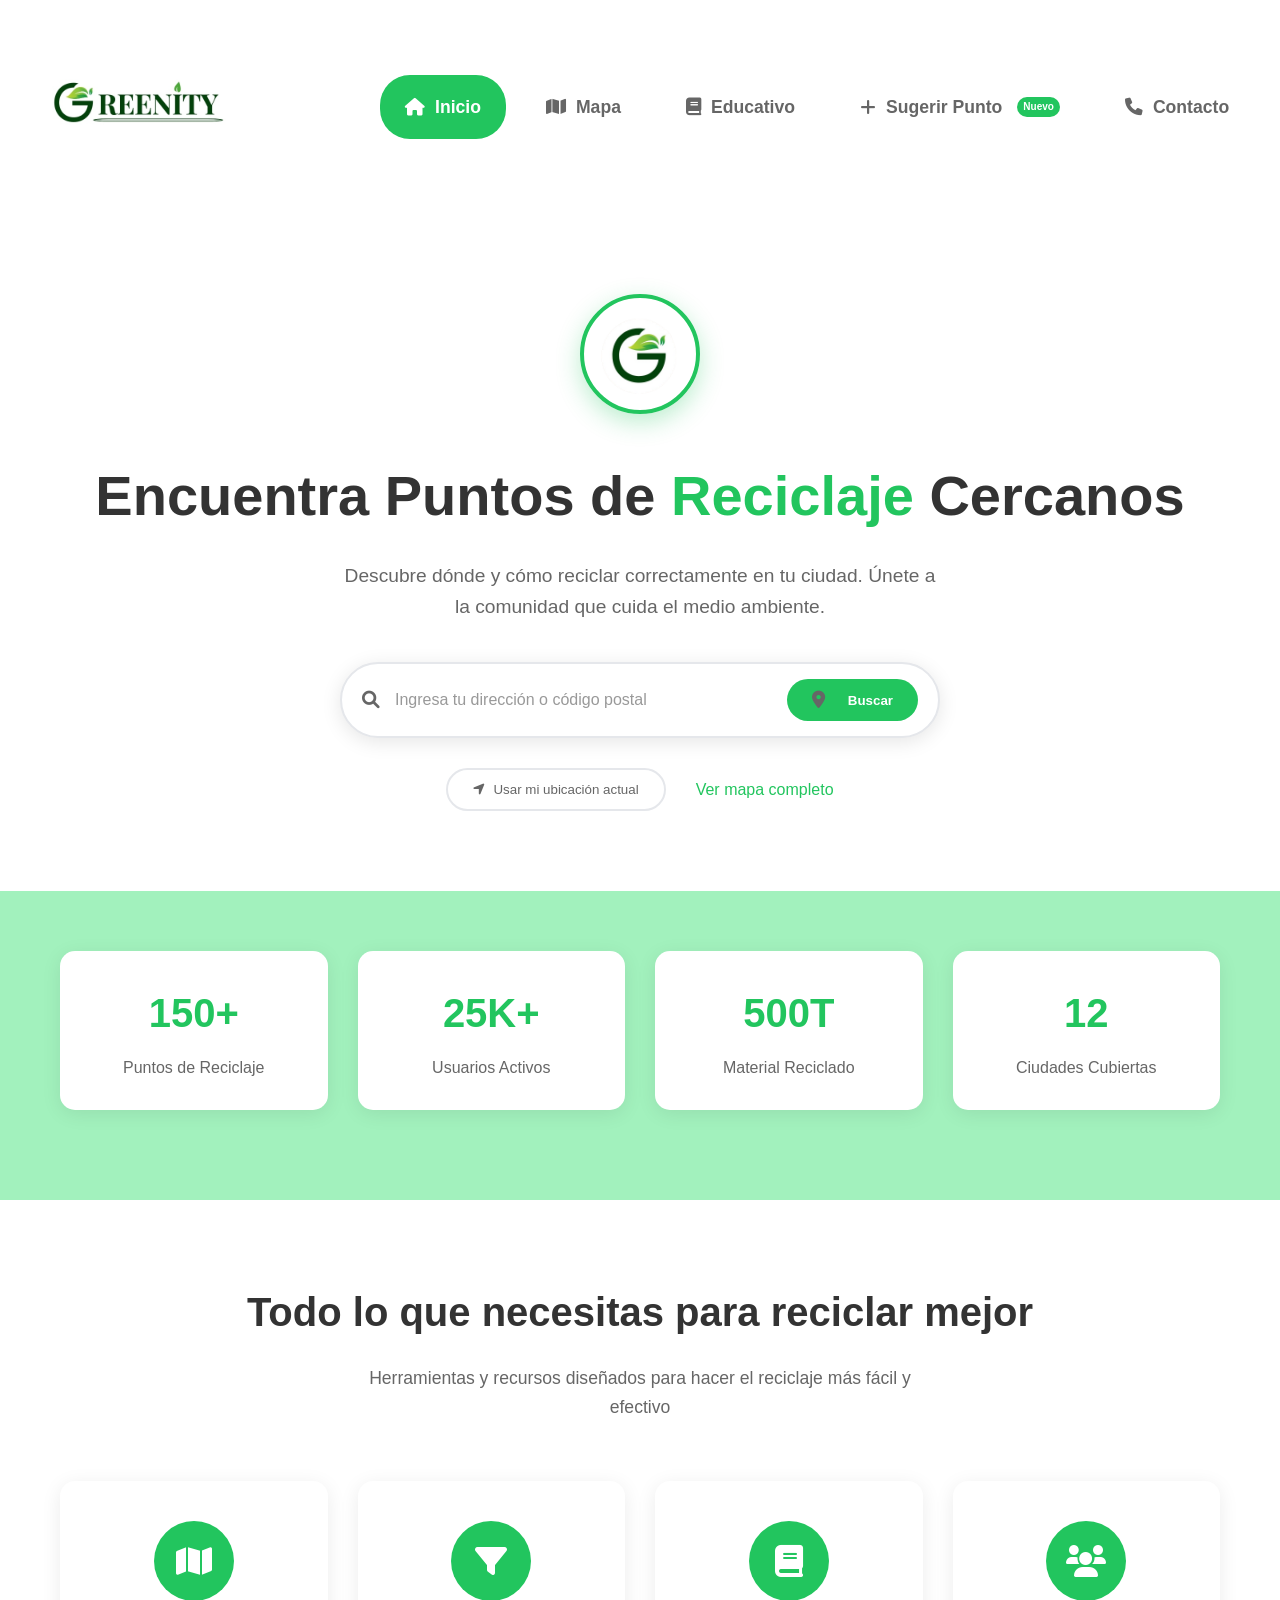
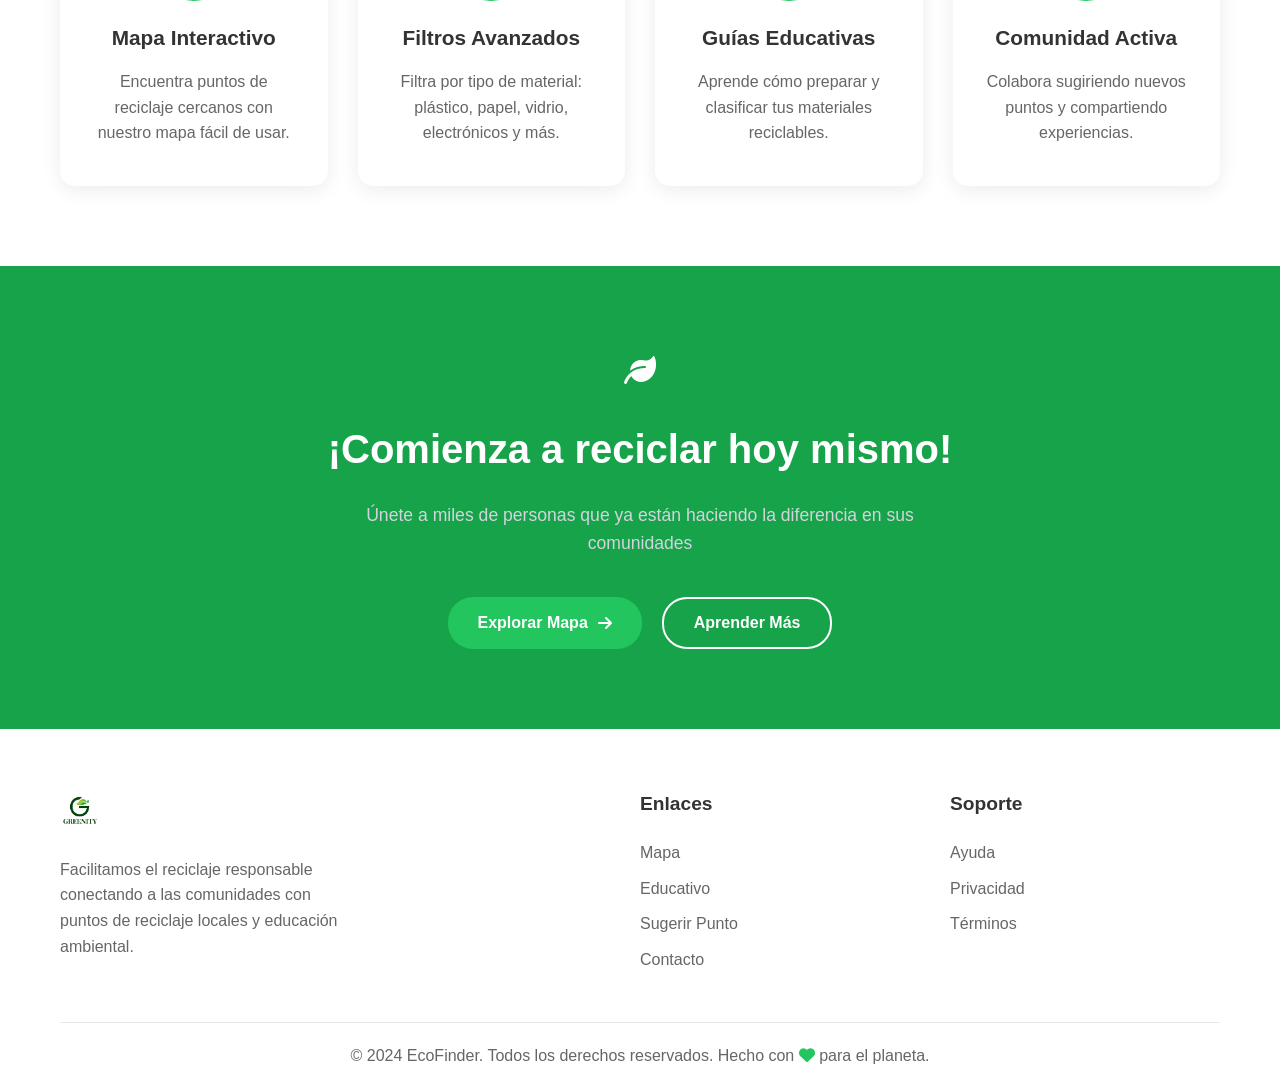
==== index.html @ 78173be4 "Primer commit del proyecto Greenity" ====
<!DOCTYPE html>
<html lang="es">

<head>
    <meta charset="UTF-8">
    <meta name="viewport" content="width=device-width, initial-scale=1.0">
    <title>Grennity - Encuentra Puntos de Reciclaje</title>
    <link rel="icon" type="image/png" href="/Img/LogoGnormal.png">
    <link rel="stylesheet" href="Styles/index.css">
    <link href="https://cdnjs.cloudflare.com/ajax/libs/font-awesome/6.0.0/css/all.min.css" rel="stylesheet">
</head>

<body>
    <!-- Header -->
    <header class="header">
        <div class="container">
            <div class="logo">
                <img src="Img/LogoNavBar.jpg" alt="Grennity Logo">
            </div>
            <nav class="nav">
                <a href="/index.html" class="nav-item active">
                    <i class="fas fa-home"></i>
                    Inicio
                </a>
                <a href="/pages/Mapa.html" class="nav-item">
                    <i class="fas fa-map"></i>
                    Mapa
                </a>
                <a href="/pages/Educativo.html" class="nav-item">
                    <i class="fas fa-book"></i>
                    Educativo
                </a>
                <a href="/pages/SugerirPunto.html" class="nav-item">
                    <i class="fas fa-plus"></i>
                    Sugerir Punto
                    <span class="new-badge">Nuevo</span>
                </a>
                <a href="/pages/Contacto.html" class="nav-item">
                    <i class="fas fa-phone"></i>
                    Contacto
                </a>
                <a href="/pages/Configuracion.html" class="nav-item">
                    <i class="fas fa-cog"></i>
                    Configuración
                </a>
                <button class="login-btn">
                    <i class="fas fa-user"></i>
                    Iniciar Sesión
                </button>
            </nav>
        </div>
    </header>

    <!-- Hero Section -->
    <section class="hero">
        <div class="container">
            <div class="hero-content">

                <div class="LogoPrincipal">
                    <img src="/Img/LogoGnormal.png" alt="Grennity Logo">
                </div>

                <h1 class="hero-title">
                    Encuentra Puntos de <span class="highlight">Reciclaje</span> Cercanos
                </h1>
                <p class="hero-subtitle">
                    Descubre dónde y cómo reciclar correctamente en tu ciudad. Únete a la comunidad que cuida el medio
                    ambiente.
                </p>
                <div class="search-container">
                    <div class="search-bar">
                        <i class="fas fa-search"></i>
                        <input type="text" placeholder="Ingresa tu dirección o código postal">
                        <button class="search-btn">
                            <i class="fas fa-map-marker-alt"></i>
                            Buscar
                        </button>
                    </div>
                </div>
                <div class="hero-actions">
                    <button class="location-btn">
                        <i class="fas fa-location-arrow"></i>
                        Usar mi ubicación actual
                    </button>
                    <a href="/pages/Mapa.html" class="map-link">Ver mapa completo</a>
                </div>
            </div>

        </div>
    </section>

    <!-- Statistics Section -->
    <section class="stats">
        <div class="container">
            <div class="stats-grid">
                <div class="stat-card">
                    <div class="stat-number">150+</div>
                    <div class="stat-label">Puntos de Reciclaje</div>
                </div>
                <div class="stat-card">
                    <div class="stat-number">25K+</div>
                    <div class="stat-label">Usuarios Activos</div>
                </div>
                <div class="stat-card">
                    <div class="stat-number">500T</div>
                    <div class="stat-label">Material Reciclado</div>
                </div>
                <div class="stat-card">
                    <div class="stat-number">12</div>
                    <div class="stat-label">Ciudades Cubiertas</div>
                </div>
            </div>
            
        </div>
    </section>

    <!-- Features Section -->
    <section class="features">
        <div class="container">
            <h2 class="features-title">Todo lo que necesitas para reciclar mejor</h2>
            <p class="features-subtitle">Herramientas y recursos diseñados para hacer el reciclaje más fácil y efectivo
            </p>
            <div class="features-grid">
                <div class="feature-card">
                    <div class="feature-icon">
                        <i class="fas fa-map"></i>
                    </div>
                    <h3 class="feature-title">Mapa Interactivo</h3>
                    <p class="feature-description">Encuentra puntos de reciclaje cercanos con nuestro mapa fácil de
                        usar.</p>
                </div>
                <div class="feature-card">
                    <div class="feature-icon">
                        <i class="fas fa-filter"></i>
                    </div>
                    <h3 class="feature-title">Filtros Avanzados</h3>
                    <p class="feature-description">Filtra por tipo de material: plástico, papel, vidrio, electrónicos y
                        más.</p>
                </div>
                <div class="feature-card">
                    <div class="feature-icon">
                        <i class="fas fa-book"></i>
                    </div>
                    <h3 class="feature-title">Guías Educativas</h3>
                    <p class="feature-description">Aprende cómo preparar y clasificar tus materiales reciclables.</p>
                </div>
                <div class="feature-card">
                    <div class="feature-icon">
                        <i class="fas fa-users"></i>
                    </div>
                    <h3 class="feature-title">Comunidad Activa</h3>
                    <p class="feature-description">Colabora sugiriendo nuevos puntos y compartiendo experiencias.</p>
                </div>
            </div>
        </div>
    </section>

    <!-- Call to Action Section -->
    <section class="cta">
        <div class="container">
            <div class="cta-icon">
                <i class="fas fa-leaf"></i>
            </div>
            <h2 class="cta-title">¡Comienza a reciclar hoy mismo!</h2>
            <p class="cta-subtitle">Únete a miles de personas que ya están haciendo la diferencia en sus comunidades</p>
            <div class="cta-buttons">
                <button class="cta-btn primary">
                    Explorar Mapa
                    <i class="fas fa-arrow-right"></i>
                </button>
                <button class="cta-btn secondary">Aprender Más</button>
            </div>
        </div>
    </section>

    <!-- Footer -->
    <footer class="footer">
        <div class="container">
            <div class="footer-content">
                <div class="footer-section">
                    <div class="footer-logo">
                        <img src="Img/LogoCompleto.jpg" alt="Grennity Logo">
                    </div>
                    <p class="footer-description">
                        Facilitamos el reciclaje responsable conectando a las comunidades con puntos de reciclaje
                        locales y educación ambiental.
                    </p>
                </div>
                <div class="footer-section">
                    <h3 class="footer-title">Enlaces</h3>
                    <ul class="footer-links">
                        <li><a href="/pages/Mapa.html">Mapa</a></li>
                        <li><a href="/pages/Educativo.html">Educativo</a></li>
                        <li><a href="/pages/SugerirPunto.html">Sugerir Punto</a></li>
                        <li><a href="/pages/Contacto.html">Contacto</a></li>
                    </ul>
                </div>
                <div class="footer-section">
                    <h3 class="footer-title">Soporte</h3>
                    <ul class="footer-links">
                        <li><a href="/pages/Ayuda.html">Ayuda</a></li>
                        <li><a href="/pages/Privacidad.html">Privacidad</a></li>
                        <li><a href="/pages/Terminos.html">Términos</a></li>
                    </ul>
                </div>
            </div>
            <div class="footer-bottom">
                <p>© 2024 EcoFinder. Todos los derechos reservados. Hecho con <i class="fas fa-heart"></i> para el
                    planeta.</p>
            </div>
        </div>
    </footer>

    <script type="text/javascript">
        (function(d, t) {
            var v = d.createElement(t), s = d.getElementsByTagName(t)[0];
            v.onload = function() {
              window.voiceflow.chat.load({
                verify: { projectID: '68ce0e495682320b1b0f1dfe' },
                url: 'https://general-runtime.voiceflow.com',
                versionID: 'production',
                voice: {
                  url: "https://runtime-api.voiceflow.com"
                }
              });
            }
            v.src = "https://cdn.voiceflow.com/widget-next/bundle.mjs"; 
            v.type = "text/javascript"; 
            s.parentNode.insertBefore(v, s);
        })(document, 'script');
      </script>
      

    <script src="/Logic/index.js"></script>
</body>

</html>
---- Styles/index.css ----
/* Reset and Base Styles */
* {
    margin: 0;
    padding: 0;
    box-sizing: border-box;
}

body {
    font-family: 'Segoe UI', Tahoma, Geneva, Verdana, sans-serif;
    line-height: 1.6;
    color: #333;
    background-color: #fff;
}

.container {
    max-width: 1200px;
    margin: 0 auto;
    padding: 0 20px;
}

/* Header Styles */
.header {
    background-color: #fff;
    padding: 3px 0;
    box-shadow: 0 2px 10px rgba(0,0,0,0.1);
}

.header .container {
    display: flex;
    justify-content: space-between;
    align-items: center;
    padding: 0 40px;
    max-width: 1800px;
    margin: 0 auto;
}

.logo {
    flex-shrink: 0;
    margin-right: 80px;
}

.logo img {
    height: 200px;
    width: auto;
}

.nav {
    display: flex;
    gap: 15px;
    align-items: center;
    flex: 1;
    justify-content: center;
    margin: 0 60px;
}

.nav-item {
    display: flex;
    align-items: center;
    gap: 10px;
    text-decoration: none;
    color: #666;
    font-weight: 600;
    padding: 18px 25px;
    border-radius: 30px;
    transition: all 0.3s ease;
    position: relative;
    font-size: 1.1rem;
    white-space: nowrap;
    min-width: fit-content;
}

.nav-item.active {
    background-color: #22c55e;
    color: white;
}

.nav-item:hover {
    color: #22c55e;
    background-color: rgba(34, 197, 94, 0.1);
    transform: translateY(-2px);
    box-shadow: 0 4px 12px rgba(34, 197, 94, 0.2);
}

.nav-item.active:hover {
    color: white;
    background-color: #16a34a;
    transform: translateY(-2px);
    box-shadow: 0 4px 12px rgba(34, 197, 94, 0.3);
}

.new-badge {
    background-color: #22c55e;
    color: white;
    font-size: 10px;
    padding: 2px 6px;
    border-radius: 10px;
    margin-left: 5px;
}

/* Botón de Iniciar Sesión */
.login-btn {
    background: linear-gradient(135deg, #22c55e, #16a34a);
    color: white;
    border: none;
    padding: 18px 30px;
    border-radius: 30px;
    font-weight: 600;
    font-size: 1.1rem;
    cursor: pointer;
    display: flex;
    align-items: center;
    gap: 10px;
    transition: all 0.4s cubic-bezier(0.175, 0.885, 0.32, 1.275);
    position: relative;
    overflow: hidden;
    box-shadow: 0 4px 15px rgba(34, 197, 94, 0.3);
    margin-left: 40px;
    white-space: nowrap;
    flex-shrink: 0;
}

.login-btn::before {
    content: '';
    position: absolute;
    top: 0;
    left: -100%;
    width: 100%;
    height: 100%;
    background: linear-gradient(90deg, transparent, rgba(255, 255, 255, 0.2), transparent);
    transition: left 0.5s;
}

.login-btn:hover {
    transform: translateY(-3px) scale(1.05);
    box-shadow: 0 8px 25px rgba(34, 197, 94, 0.4);
    background: linear-gradient(135deg, #16a34a, #15803d);
}

.login-btn:hover::before {
    left: 100%;
}

.login-btn:active {
    transform: translateY(-1px) scale(1.02);
}

.login-btn i {
    transition: transform 0.3s ease;
}

.login-btn:hover i {
    transform: rotate(360deg);
}

/* Hero Section */
.hero {
    background-color: #fff;
    padding: 80px 0;
    position: relative;
    overflow: hidden;
}

.hero-content {
    text-align: center;
    position: relative;
    z-index: 2;
}

.LogoPrincipal {
    margin-bottom: 30px;
}

.LogoPrincipal img {
    width: 120px;
    height: 120px;
    border-radius: 50%;
    object-fit: cover;
    border: 4px solid #22c55e;
    box-shadow: 0 8px 25px rgba(34, 197, 94, 0.3);
    transition: transform 0.3s ease, box-shadow 0.3s ease;
}

.LogoPrincipal img:hover {
    transform: scale(1.05);
    box-shadow: 0 12px 35px rgba(34, 197, 94, 0.4);
}

.hero-title {
    font-size: 3.5rem;
    font-weight: 700;
    margin-bottom: 20px;
    color: #333;
}

.highlight {
    color: #22c55e;
}

.hero-subtitle {
    font-size: 1.2rem;
    color: #666;
    margin-bottom: 40px;
    max-width: 600px;
    margin-left: auto;
    margin-right: auto;
}

.search-container {
    margin-bottom: 30px;
}

.search-bar {
    display: flex;
    align-items: center;
    background: white;
    border: 2px solid #e5e7eb;
    border-radius: 50px;
    padding: 15px 20px;
    max-width: 600px;
    margin: 0 auto;
    box-shadow: 0 4px 20px rgba(0,0,0,0.1);
}

.search-bar i {
    color: #666;
    margin-right: 15px;
    font-size: 1.1rem;
}

.search-bar input {
    flex: 1;
    border: none;
    outline: none;
    font-size: 1rem;
    color: #333;
}

.search-bar input::placeholder {
    color: #999;
}

.search-btn {
    background-color: #22c55e;
    color: white;
    border: none;
    padding: 12px 25px;
    border-radius: 25px;
    font-weight: 600;
    cursor: pointer;
    display: flex;
    align-items: center;
    gap: 8px;
    transition: background-color 0.3s ease;
}

.search-btn:hover {
    background-color: #16a34a;
}

.hero-actions {
    display: flex;
    justify-content: center;
    align-items: center;
    gap: 30px;
}

.location-btn {
    background: white;
    border: 2px solid #e5e7eb;
    color: #666;
    padding: 12px 25px;
    border-radius: 25px;
    cursor: pointer;
    display: flex;
    align-items: center;
    gap: 8px;
    font-weight: 500;
    transition: all 0.3s ease;
}

.location-btn:hover {
    border-color: #22c55e;
    color: #22c55e;
}

.map-link {
    color: #22c55e;
    text-decoration: none;
    font-weight: 500;
}

.map-link:hover {
    text-decoration: underline;
}

.hero-bg {
    position: absolute;
    top: 50%;
    right: -150px;
    transform: translateY(-50%);
    opacity: 0.05;
    z-index: 1;
}

.bg-logo {
    width: 400px;
    height: auto;
}

/* Statistics Section */
.stats {
    background-color: #a2f1bd;
    padding: 60px 0;
    position: relative;
}

.stats-grid {
    display: grid;
    grid-template-columns: repeat(4, 1fr);
    gap: 30px;
    margin-bottom: 30px;
}

.stat-card {
    background: white;
    padding: 30px 20px;
    border-radius: 15px;
    text-align: center;
    box-shadow: 0 4px 20px rgba(0,0,0,0.08);
    transition: transform 0.3s ease;
}

.stat-card:hover {
    transform: translateY(-5px);
}

.stat-number {
    font-size: 2.5rem;
    font-weight: 700;
    color: #22c55e;
    margin-bottom: 10px;
}

.stat-label {
    color: #666;
    font-size: 1rem;
    font-weight: 500;
}

.stats-icon {
    position: absolute;
    right: 50px;
    top: 50%;
    transform: translateY(-50%);
    color: #22c55e;
    font-size: 2rem;
    animation: float 3s ease-in-out infinite;
}

@keyframes float {
    0%, 100% { transform: translateY(-50%) translateY(0px); }
    50% { transform: translateY(-50%) translateY(-10px); }
}

/* Features Section */
.features {
    background-color: #fff;
    padding: 80px 0;
}

.features-title {
    text-align: center;
    font-size: 2.5rem;
    font-weight: 700;
    color: #333;
    margin-bottom: 20px;
}

.features-subtitle {
    text-align: center;
    color: #666;
    font-size: 1.1rem;
    margin-bottom: 60px;
    max-width: 600px;
    margin-left: auto;
    margin-right: auto;
}

.features-grid {
    display: grid;
    grid-template-columns: repeat(4, 1fr);
    gap: 30px;
}

.feature-card {
    background: white;
    padding: 40px 30px;
    border-radius: 15px;
    text-align: center;
    box-shadow: 0 4px 20px rgba(0,0,0,0.08);
    transition: transform 0.3s ease;
}

.feature-card:hover {
    transform: translateY(-5px);
}

.feature-icon {
    width: 80px;
    height: 80px;
    background-color: #22c55e;
    border-radius: 50%;
    display: flex;
    align-items: center;
    justify-content: center;
    margin: 0 auto 20px;
    color: white;
    font-size: 2rem;
}

.feature-title {
    font-size: 1.3rem;
    font-weight: 600;
    color: #333;
    margin-bottom: 15px;
}

.feature-description {
    color: #666;
    line-height: 1.6;
}

/* Call to Action Section */
.cta {
    background-color: #16a34a;
    padding: 80px 0;
    text-align: center;
    position: relative;
}

.cta-icon {
    color: white;
    font-size: 2rem;
    margin-bottom: 20px;
}

.cta-title {
    font-size: 2.5rem;
    font-weight: 700;
    color: white;
    margin-bottom: 20px;
}

.cta-subtitle {
    color: #d1d5db;
    font-size: 1.1rem;
    margin-bottom: 40px;
    max-width: 600px;
    margin-left: auto;
    margin-right: auto;
}

.cta-buttons {
    display: flex;
    justify-content: center;
    gap: 20px;
}

.cta-btn {
    padding: 15px 30px;
    border-radius: 25px;
    font-weight: 600;
    font-size: 1rem;
    cursor: pointer;
    transition: all 0.3s ease;
    display: flex;
    align-items: center;
    gap: 10px;
}

.cta-btn.primary {
    background-color: #22c55e;
    color: white;
    border: none;
}

.cta-btn.primary:hover {
    background-color: #16a34a;
}

.cta-btn.secondary {
    background-color: transparent;
    color: white;
    border: 2px solid white;
}

.cta-btn.secondary:hover {
    background-color: white;
    color: #16a34a;
}

/* Footer */
.footer {
    background-color: #fff;
    padding: 60px 0 20px;
}

.footer-content {
    display: grid;
    grid-template-columns: 2fr 1fr 1fr;
    gap: 40px;
    margin-bottom: 40px;
}

.footer-logo img {
    height: 40px;
    width: auto;
    margin-bottom: 20px;
}

.footer-description {
    color: #666;
    line-height: 1.6;
    max-width: 300px;
}

.footer-title {
    font-size: 1.2rem;
    font-weight: 600;
    color: #333;
    margin-bottom: 20px;
}

.footer-links {
    list-style: none;
}

.footer-links li {
    margin-bottom: 10px;
}

.footer-links a {
    color: #666;
    text-decoration: none;
    transition: color 0.3s ease;
}

.footer-links a:hover {
    color: #22c55e;
}

.footer-bottom {
    text-align: center;
    padding-top: 20px;
    border-top: 1px solid #e5e7eb;
    color: #666;
}

.footer-bottom i {
    color: #22c55e;
}

/* Responsive Design */
@media (max-width: 1200px) {
    .header .container {
        padding: 0 30px;
    }
    
    .nav {
        gap: 10px;
        margin: 0 40px;
    }
    
    .nav-item {
        padding: 15px 20px;
        font-size: 1rem;
    }
    
    .login-btn {
        padding: 15px 25px;
        margin-left: 30px;
    }
}

@media (max-width: 768px) {
    .header .container {
        flex-direction: column;
        padding: 0 20px;
        gap: 20px;
    }
    
    .logo {
        margin-right: 0;
        margin-bottom: 10px;
    }
    
    .logo img {
        height: 120px;
    }
    
    .nav {
        flex-direction: column;
        gap: 15px;
        margin: 0;
        width: 100%;
    }
    
    .nav-item {
        width: 100%;
        justify-content: center;
        padding: 15px 20px;
    }
    
    .login-btn {
        margin-left: 0;
        width: 100%;
        justify-content: center;
    }
    
    .hero-title {
        font-size: 2.5rem;
    }
    
    .stats-grid,
    .features-grid {
        grid-template-columns: repeat(2, 1fr);
    }
    
    .footer-content {
        grid-template-columns: 1fr;
        text-align: center;
    }
    
    .cta-buttons {
        flex-direction: column;
        align-items: center;
    }
    
    .hero-actions {
        flex-direction: column;
        gap: 15px;
    }
}

@media (max-width: 480px) {
    .stats-grid,
    .features-grid {
        grid-template-columns: 1fr;
    }
    
    .hero-title {
        font-size: 2rem;
    }
    
    .search-bar {
        flex-direction: column;
        gap: 15px;
    }
    
    .search-btn {
        width: 100%;
        justify-content: center;
    }
}
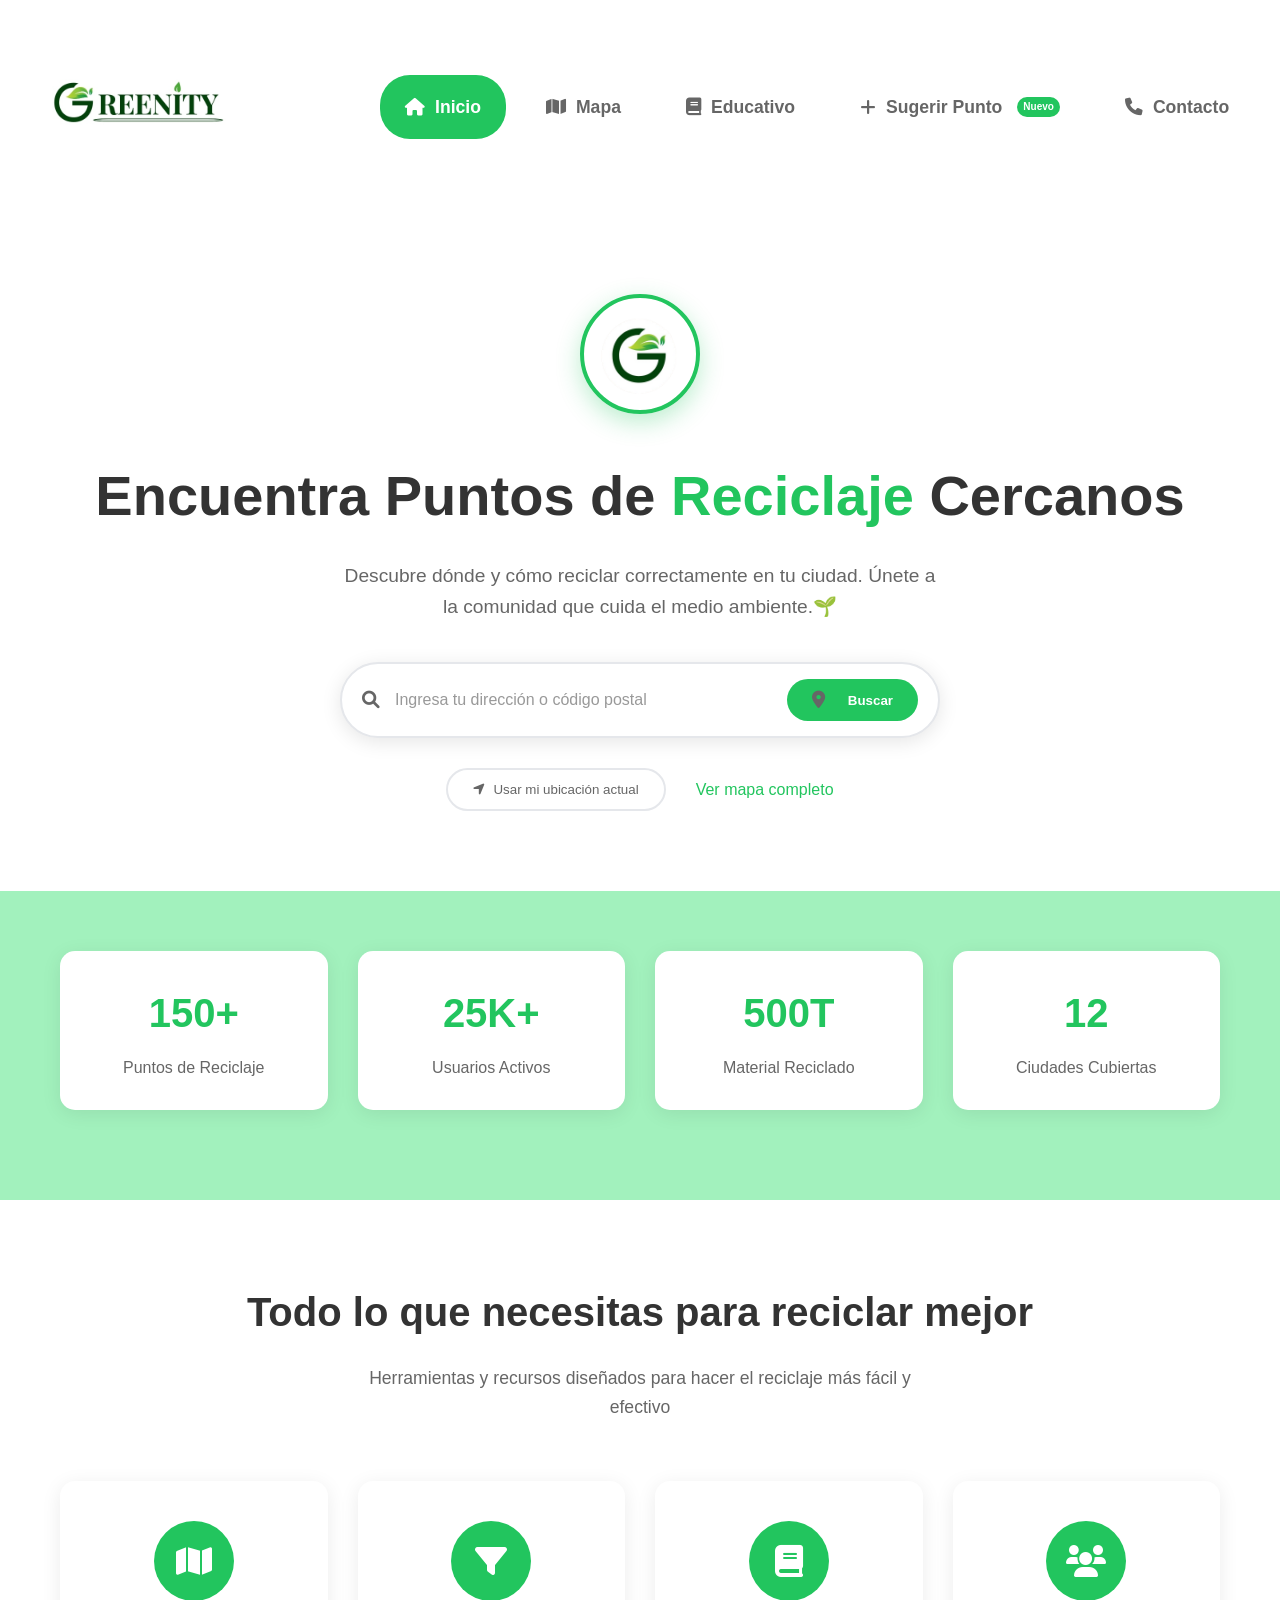
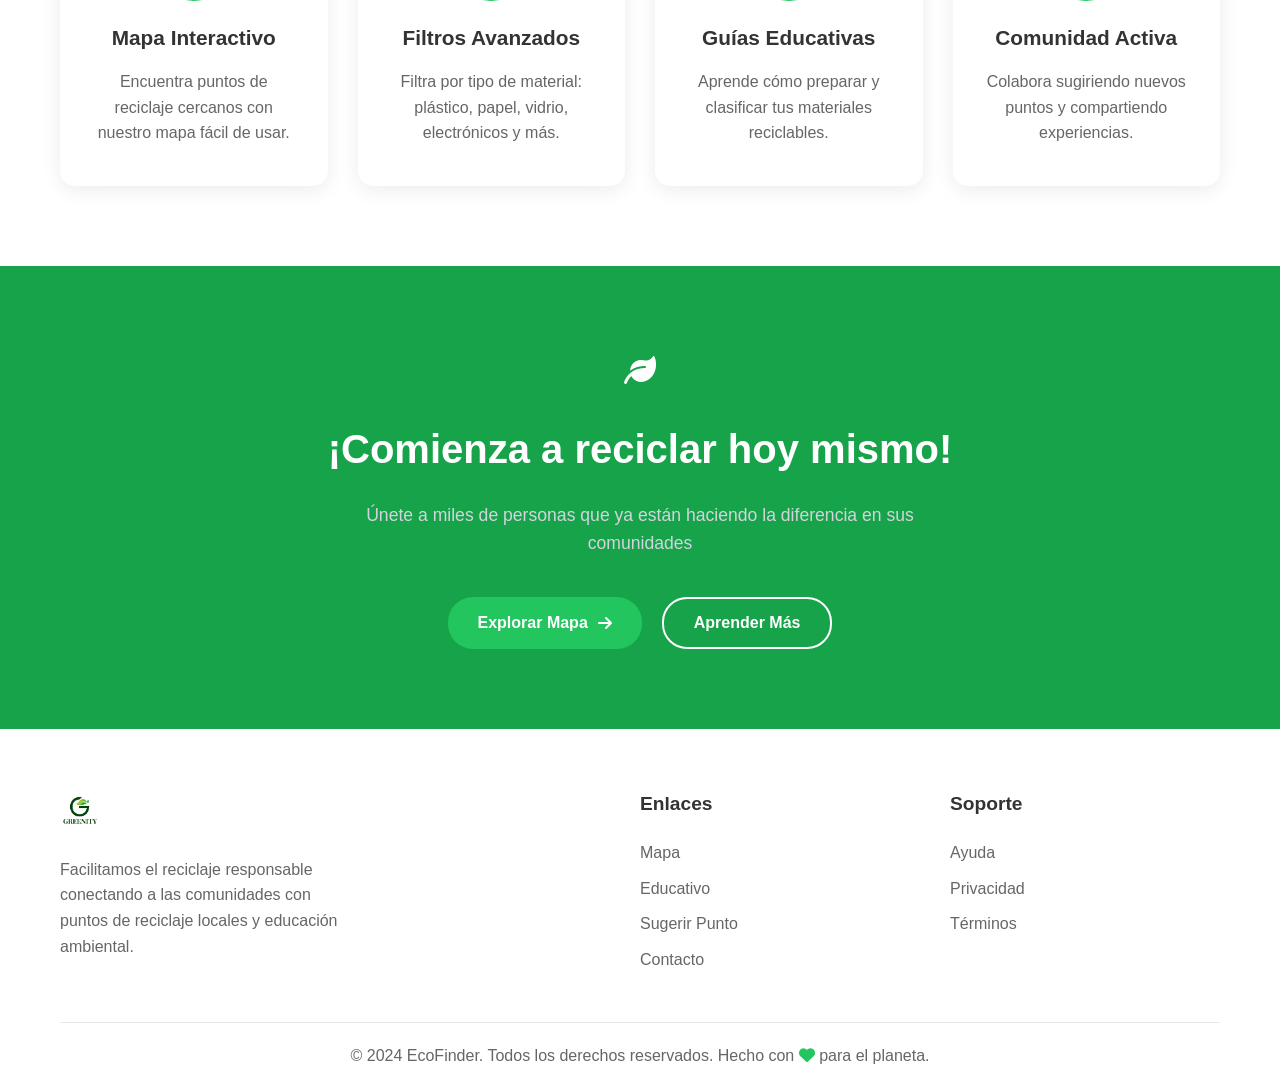
==== commit 470858fd: "modificacion Emoji" ====
--- a/index.html
+++ b/index.html
@@ -65,7 +65,7 @@
                 </h1>
                 <p class="hero-subtitle">
                     Descubre dónde y cómo reciclar correctamente en tu ciudad. Únete a la comunidad que cuida el medio
-                    ambiente.
+                    ambiente.🌱
                 </p>
                 <div class="search-container">
                     <div class="search-bar">
